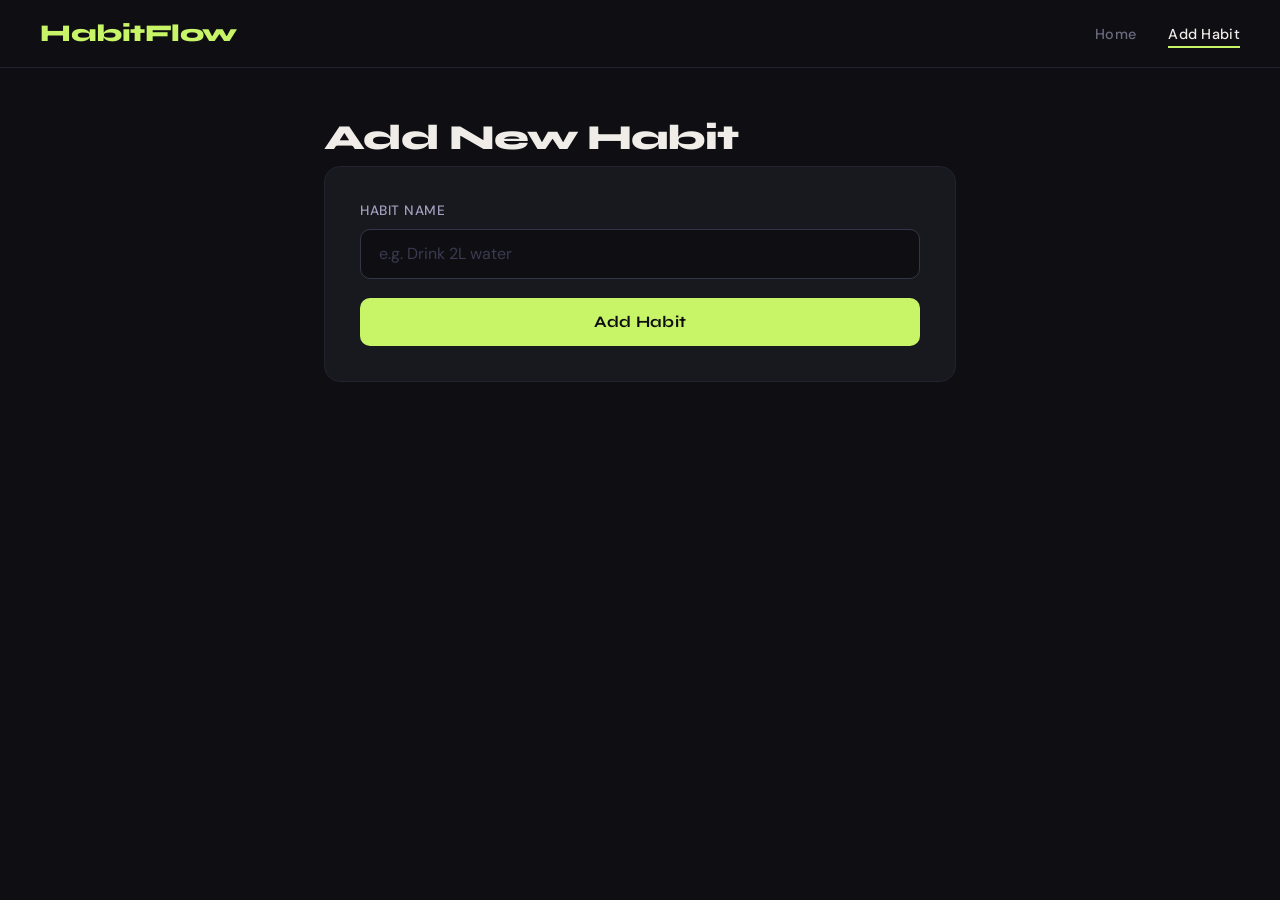
==== add-habit.html @ 30ca2310 "updating frontend" ====
<!DOCTYPE html>
<html lang="en">

<head>
    <meta charset="UTF-8">
    <title>HabitFlow — Add Habit</title>
    <link rel="icon"
        href="data:image/svg+xml,<svg xmlns='http://www.w3.org/2000/svg'><text y='32' font-size='32'>✅</text></svg>">
    <link rel="preconnect" href="https://fonts.googleapis.com">
    <link href="https://fonts.googleapis.com/css2?family=Syne:wght@700;800&family=DM+Sans:wght@400;500&display=swap"
        rel="stylesheet">
    <link rel="stylesheet" href="style.css">
</head>

<body>

    <nav class="navbar">
        <span class="logo">HabitFlow</span>
        <ul>
            <li><a href="index.html">Home</a></li>
            <li><a href="add-habit.html" class="active">Add Habit</a></li>
        </ul>
    </nav>

    <main>
        <h1>Add New Habit</h1>

        <div id="add-form">
            <label>Habit Name</label>
            <input type="text" id="habit-name" placeholder="e.g. Drink 2L water">
            <p id="error-msg" class="error hidden"></p>
            <button id="add-btn" onclick="addHabit()">Add Habit</button>
            <p id="success-msg" class="success hidden">
                Habit added! <a href="index.html">View all →</a>
            </p>
        </div>
    </main>

    <script src="add-habit.js"></script>
</body>

</html>
---- style.css ----
@import url('https://fonts.googleapis.com/css2?family=Syne:wght@400;600;700;800&family=DM+Sans:wght@300;400;500&display=swap');

* {
  box-sizing: border-box;
  margin: 0;
  padding: 0;
}

body {
  font-family: 'DM Sans', sans-serif;
  background: #0f0f13;
  color: #f0ede8;
  min-height: 100vh;
}

/* ---- NAVBAR ---- */
.navbar {
  display: flex;
  justify-content: space-between;
  align-items: center;
  padding: 1.2rem 2.5rem;
  background: #0f0f13;
  border-bottom: 1px solid #222230;
  position: sticky;
  top: 0;
  z-index: 100;
}

.logo {
  font-family: 'Syne', sans-serif;
  font-size: 1.5rem;
  font-weight: 800;
  color: #c8f567;
  letter-spacing: -0.5px;
}

.navbar ul {
  list-style: none;
  display: flex;
}

.navbar ul li {
  margin-left: 2rem;
}

.navbar a {
  color: #6b6b80;
  text-decoration: none;
  font-size: 0.9rem;
  font-weight: 500;
  letter-spacing: 0.3px;
  padding-bottom: 3px;
  border-bottom: 2px solid transparent;
}

.navbar a.active {
  color: #f0ede8;
  border-bottom: 2px solid #c8f567;
}

.navbar a:hover {
  color: #f0ede8;
}

/* ---- MAIN AREA ---- */
main {
  max-width: 680px;
  margin: 3rem auto;
  padding: 0 1.5rem;
}

h1 {
  font-family: 'Syne', sans-serif;
  font-size: 2.2rem;
  font-weight: 800;
  margin-bottom: 0.4rem;
  letter-spacing: -1px;
  color: #f0ede8;
}

/* ---- HABIT CARD ---- */
.habit-card {
  background: #18181f;
  border-radius: 16px;
  padding: 1.4rem 1.6rem;
  margin-bottom: 1rem;
  border: 1px solid #222230;
  transition: border-color 0.2s, transform 0.15s;
}

.habit-card:hover {
  border-color: #35354a;
  transform: translateY(-1px);
}

.habit-info h3 {
  font-family: 'Syne', sans-serif;
  font-size: 1.05rem;
  font-weight: 700;
  margin-bottom: 0.4rem;
  color: #f0ede8;
}

.streak {
  font-size: 0.8rem;
  color: #c8f567;
  font-weight: 500;
  background: rgba(200, 245, 103, 0.1);
  display: inline-block;
  padding: 2px 10px;
  border-radius: 20px;
}

/* ---- BUTTON GROUP ---- */
.btn-group {
  margin-top: 1rem;
}

.btn-group button {
  margin-right: 8px;
  margin-top: 6px;
  font-family: 'DM Sans', sans-serif;
  font-size: 0.82rem;
  font-weight: 500;
  cursor: pointer;
  border: none;
  border-radius: 8px;
  padding: 0.45rem 1rem;
  transition: opacity 0.15s, transform 0.1s;
}

.btn-group button:hover {
  opacity: 0.85;
  transform: translateY(-1px);
}

/* ---- INDIVIDUAL BUTTONS ---- */
.done-btn {
  background: #c8f567;
  color: #0f0f13;
}

.done-btn.done,
.done-btn:disabled {
  background: #222230;
  color: #6b6b80;
  cursor: default;
  transform: none;
  opacity: 1;
}

.edit-btn {
  background: #2a2a3a;
  color: #a0a0be;
  border: 1px solid #35354a !important;
}

.delete-btn {
  background: rgba(239, 68, 68, 0.12);
  color: #f87171;
  border: 1px solid rgba(239, 68, 68, 0.2) !important;
}

.suggest-btn {
  background: rgba(167, 139, 250, 0.12);
  color: #a78bfa;
  border: 1px solid rgba(167, 139, 250, 0.2) !important;
}

/* ---- EDIT BOX ---- */
.edit-box {
  margin-top: 1rem;
  padding-top: 1rem;
  border-top: 1px solid #222230;
}

.edit-box input {
  padding: 0.5rem 0.9rem;
  border: 1px solid #35354a;
  border-radius: 8px;
  font-size: 0.9rem;
  width: 58%;
  margin-right: 8px;
  background: #0f0f13;
  color: #f0ede8;
  font-family: 'DM Sans', sans-serif;
}

.edit-box input:focus {
  outline: none;
  border-color: #c8f567;
}

.edit-box button {
  padding: 0.5rem 1rem;
  border: none;
  border-radius: 8px;
  cursor: pointer;
  font-family: 'DM Sans', sans-serif;
  font-size: 0.85rem;
  font-weight: 500;
  background: #c8f567;
  color: #0f0f13;
  margin-right: 6px;
  transition: opacity 0.15s;
}

.edit-box button:hover {
  opacity: 0.85;
}

.edit-box button:last-child {
  background: #2a2a3a;
  color: #6b6b80;
  border: 1px solid #35354a;
}

/* ---- TIPS BOX ---- */
.tips-box {
  margin-top: 1rem;
  background: rgba(167, 139, 250, 0.07);
  border: 1px solid rgba(167, 139, 250, 0.15);
  border-radius: 10px;
  padding: 0.9rem 1.1rem;
  font-size: 0.88rem;
  color: #c4b5fd;
}

.tips-box strong {
  display: block;
  margin-bottom: 0.5rem;
  color: #a78bfa;
  font-size: 0.85rem;
}

.tips-box ul {
  padding-left: 1.1rem;
}

.tips-box li {
  margin-bottom: 0.35rem;
  color: #b8b0d8;
}

/* ---- ADD HABIT FORM ---- */
#add-form {
  background: #18181f;
  padding: 2.2rem;
  border-radius: 16px;
  border: 1px solid #222230;
}

#add-form label {
  display: block;
  font-weight: 500;
  margin-bottom: 0.6rem;
  font-size: 0.85rem;
  color: #a0a0be;
  text-transform: uppercase;
  letter-spacing: 0.5px;
}

#add-form input {
  width: 100%;
  padding: 0.85rem 1.1rem;
  border: 1px solid #35354a;
  border-radius: 10px;
  font-size: 1rem;
  margin-bottom: 1.2rem;
  background: #0f0f13;
  color: #f0ede8;
  font-family: 'DM Sans', sans-serif;
  transition: border-color 0.2s;
}

#add-form input::placeholder {
  color: #3a3a50;
}

#add-form input:focus {
  outline: none;
  border-color: #c8f567;
}

#add-form button {
  width: 100%;
  padding: 0.9rem;
  background: #c8f567;
  color: #0f0f13;
  border: none;
  border-radius: 10px;
  font-size: 1rem;
  font-weight: 700;
  cursor: pointer;
  font-family: 'Syne', sans-serif;
  letter-spacing: 0.3px;
  transition: opacity 0.2s, transform 0.1s;
}

#add-form button:hover {
  opacity: 0.88;
  transform: translateY(-1px);
}

/* ---- SUMMARY BAR ---- */
.summary-bar {
  display: flex;
  margin-bottom: 1.5rem;
}

.summary-bar span {
  font-size: 0.8rem;
  font-weight: 500;
  color: #6b6b80;
  background: #18181f;
  border: 1px solid #222230;
  border-radius: 20px;
  padding: 4px 14px;
  margin-right: 8px;
}

/* ---- LAST DONE TEXT ---- */
.last-done {
  display: block;
  font-size: 0.75rem;
  color: #6b6b80;
  margin-top: 4px;
}

/* ---- EMPTY STATE ---- */
.empty-state {
  text-align: center;
  padding: 4rem 1rem;
}

.empty-icon {
  font-size: 2.5rem;
  margin-bottom: 0.8rem;
}

.empty-title {
  font-family: 'Syne', sans-serif;
  font-size: 1.2rem;
  font-weight: 700;
  color: #f0ede8;
  margin-bottom: 0.4rem;
}

.empty-sub {
  font-size: 0.9rem;
  color: #6b6b80;
  margin-bottom: 1.5rem;
}

.empty-btn {
  display: inline-block;
  padding: 0.6rem 1.4rem;
  background: #c8f567;
  color: #0f0f13;
  border-radius: 8px;
  text-decoration: none;
  font-weight: 600;
  font-size: 0.9rem;
}

.empty-btn:hover {
  opacity: 0.85;
}


.error {
  color: #f87171;
  margin-bottom: 0.8rem;
  font-size: 0.88rem;
  background: rgba(239, 68, 68, 0.08);
  padding: 0.5rem 0.9rem;
  border-radius: 8px;
  border: 1px solid rgba(239, 68, 68, 0.15);
}

.success {
  color: #c8f567;
  margin-top: 1rem;
  font-size: 0.9rem;
}

.success a {
  color: #c8f567;
}

.hidden {
  display: none;
}

/* ---- EMPTY STATE ---- */
#habits-container p {
  color: #6b6b80;
  font-size: 0.95rem;
  text-align: center;
  padding: 3rem 0;
}

#habits-container a {
  color: #c8f567;
  text-decoration: none;
}
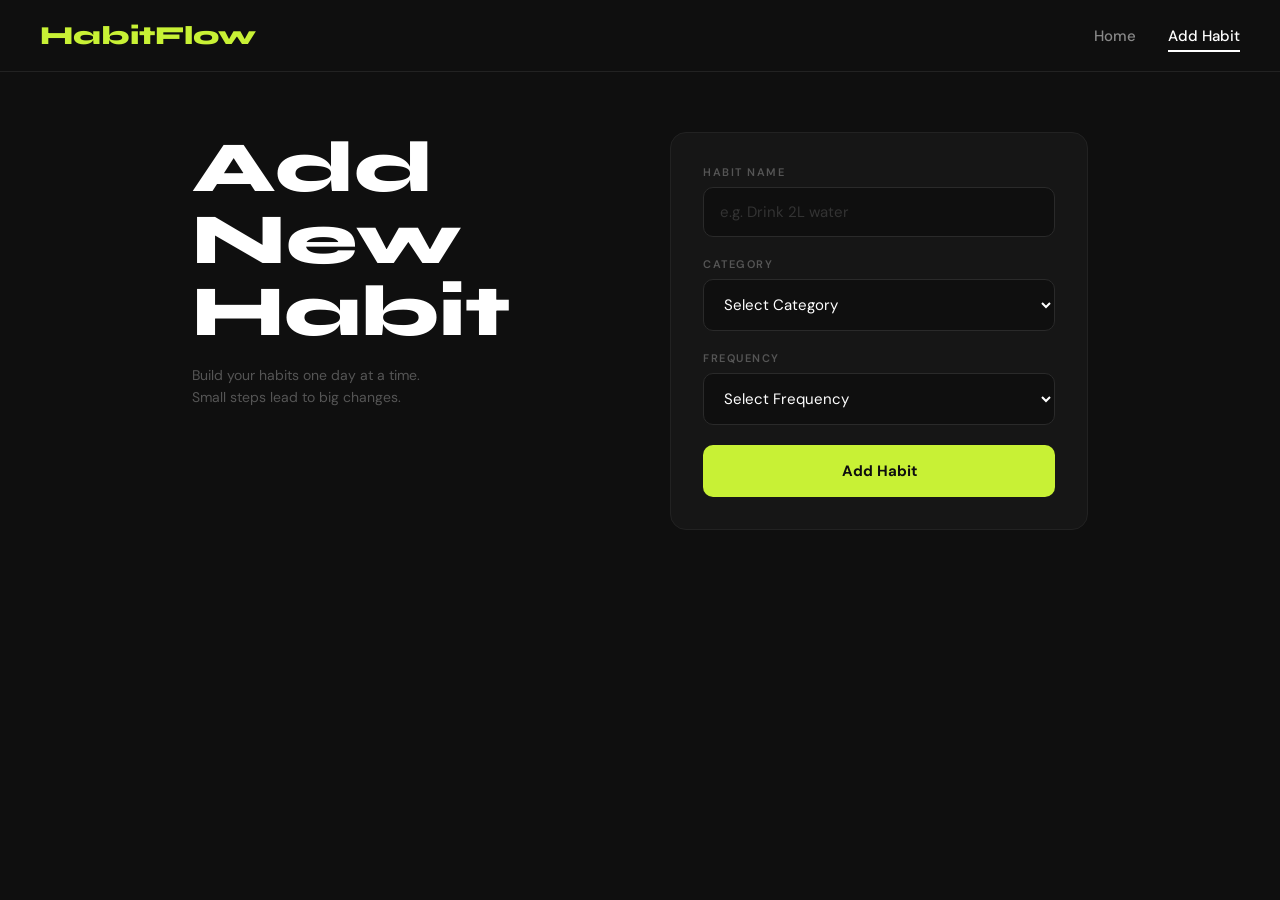
==== commit 424252c5: "frontend connected to backend, habits loading correctly" ====
--- a/add-habit.html
+++ b/add-habit.html
@@ -1,42 +1,69 @@
 <!DOCTYPE html>
 <html lang="en">
-
 <head>
     <meta charset="UTF-8">
     <title>HabitFlow — Add Habit</title>
-    <link rel="icon"
-        href="data:image/svg+xml,<svg xmlns='http://www.w3.org/2000/svg'><text y='32' font-size='32'>✅</text></svg>">
+    <link rel="icon" href="data:image/svg+xml,<svg xmlns='http://www.w3.org/2000/svg'><text y='32' font-size='32'>✅</text></svg>">
     <link rel="preconnect" href="https://fonts.googleapis.com">
-    <link href="https://fonts.googleapis.com/css2?family=Syne:wght@700;800&family=DM+Sans:wght@400;500&display=swap"
-        rel="stylesheet">
+    <link href="https://fonts.googleapis.com/css2?family=Syne:wght@700;800&family=DM+Sans:wght@400;500&display=swap" rel="stylesheet">
     <link rel="stylesheet" href="style.css">
 </head>
-
 <body>
 
-    <nav class="navbar">
-        <span class="logo">HabitFlow</span>
-        <ul>
-            <li><a href="index.html">Home</a></li>
-            <li><a href="add-habit.html" class="active">Add Habit</a></li>
-        </ul>
-    </nav>
+<nav class="navbar">
+    <span class="logo">HabitFlow</span>
+    <ul>
+        <li><a href="index.html">Home</a></li>
+        <li><a href="add-habit.html" class="active">Add Habit</a></li>
+    </ul>
+</nav>
 
-    <main>
+<div class="page">
+
+    <!-- left big title -->
+    <div class="left">
         <h1>Add New Habit</h1>
+        <p>Build your habits one day at a time.<br>Small steps lead to big changes.</p>
+    </div>
 
-        <div id="add-form">
-            <label>Habit Name</label>
+    <!-- right form card -->
+    <div id="add-form">
+
+        <div class="field">
+            <label>HABIT NAME</label>
             <input type="text" id="habit-name" placeholder="e.g. Drink 2L water">
-            <p id="error-msg" class="error hidden"></p>
-            <button id="add-btn" onclick="addHabit()">Add Habit</button>
-            <p id="success-msg" class="success hidden">
-                Habit added! <a href="index.html">View all →</a>
-            </p>
         </div>
-    </main>
 
-    <script src="add-habit.js"></script>
+        <div class="field">
+            <label>CATEGORY</label>
+            <select id="habit-category">
+                <option value="">Select Category</option>
+                <option value="Health">Health</option>
+                <option value="Fitness">Fitness</option>
+                <option value="Study">Study</option>
+                <option value="Other">Other</option>
+            </select>
+        </div>
+
+        <div class="field">
+            <label>FREQUENCY</label>
+            <select id="habit-frequency">
+                <option value="">Select Frequency</option>
+                <option value="Daily">Daily</option>
+                <option value="Weekly">Weekly</option>
+            </select>
+        </div>
+
+        <p id="error-msg" class="error hidden"></p>
+        <p id="success-msg" class="success hidden">
+            Habit added! <a href="index.html">View all →</a>
+        </p>
+
+        <button id="add-btn" onclick="addHabit()">Add Habit</button>
+
+    </div>
+</div>
+
+<script src="add-habit.js"></script>
 </body>
-
 </html>
--- a/style.css
+++ b/style.css
@@ -1,406 +1,369 @@
-@import url('https://fonts.googleapis.com/css2?family=Syne:wght@400;600;700;800&family=DM+Sans:wght@300;400;500&display=swap');
-
+/* reset */
 * {
-  box-sizing: border-box;
-  margin: 0;
-  padding: 0;
+    margin: 0;
+    padding: 0;
+    box-sizing: border-box;
 }
 
 body {
-  font-family: 'DM Sans', sans-serif;
-  background: #0f0f13;
-  color: #f0ede8;
-  min-height: 100vh;
-}
-
-/* ---- NAVBAR ---- */
+    background-color: #0f0f0f;
+    color: #ffffff;
+    font-family: 'DM Sans', Arial, sans-serif;
+    min-height: 100vh;
+}
+
+/* =====================
+   NAVBAR
+===================== */
 .navbar {
-  display: flex;
-  justify-content: space-between;
-  align-items: center;
-  padding: 1.2rem 2.5rem;
-  background: #0f0f13;
-  border-bottom: 1px solid #222230;
-  position: sticky;
-  top: 0;
-  z-index: 100;
+    display: flex;
+    align-items: center;
+    justify-content: space-between;
+    padding: 20px 40px;
+    border-bottom: 1px solid #222222;
+    background-color: #0f0f0f;
+    position: sticky;
+    top: 0;
+    z-index: 100;
 }
 
 .logo {
-  font-family: 'Syne', sans-serif;
-  font-size: 1.5rem;
-  font-weight: 800;
-  color: #c8f567;
-  letter-spacing: -0.5px;
-}
-
+    font-family: 'Syne', Arial, sans-serif;
+    font-size: 26px;
+    font-weight: 800;
+    color: #c8f135;
+}
+
+/* removes the bullet points from nav list */
 .navbar ul {
-  list-style: none;
-  display: flex;
-}
-
-.navbar ul li {
-  margin-left: 2rem;
-}
-
-.navbar a {
-  color: #6b6b80;
-  text-decoration: none;
-  font-size: 0.9rem;
-  font-weight: 500;
-  letter-spacing: 0.3px;
-  padding-bottom: 3px;
-  border-bottom: 2px solid transparent;
-}
-
-.navbar a.active {
-  color: #f0ede8;
-  border-bottom: 2px solid #c8f567;
-}
-
-.navbar a:hover {
-  color: #f0ede8;
-}
-
-/* ---- MAIN AREA ---- */
-main {
-  max-width: 680px;
-  margin: 3rem auto;
-  padding: 0 1.5rem;
-}
-
-h1 {
-  font-family: 'Syne', sans-serif;
-  font-size: 2.2rem;
-  font-weight: 800;
-  margin-bottom: 0.4rem;
-  letter-spacing: -1px;
-  color: #f0ede8;
-}
-
-/* ---- HABIT CARD ---- */
+    list-style: none;
+    display: flex;
+    gap: 32px;
+}
+
+.navbar ul li a {
+    text-decoration: none;
+    color: #888888;
+    font-size: 15px;
+    font-weight: 500;
+    padding-bottom: 4px;
+}
+
+.navbar ul li a.active {
+    color: #ffffff;
+    border-bottom: 2px solid #ffffff;
+}
+
+.navbar ul li a:hover {
+    color: #ffffff;
+}
+
+/* =====================
+   TWO COLUMN LAYOUT
+===================== */
+.page {
+    display: grid;
+    grid-template-columns: 1fr 1fr;
+    gap: 60px;
+    max-width: 960px;
+    margin: 60px auto;
+    padding: 0 32px;
+    align-items: start;
+}
+
+/* left big title */
+.left h1 {
+    font-family: 'Syne', Arial, sans-serif;
+    font-size: 72px;
+    font-weight: 800;
+    line-height: 1;
+    color: #ffffff;
+    margin-bottom: 16px;
+}
+
+.left p {
+    color: #555555;
+    font-size: 14px;
+    line-height: 1.6;
+}
+
+/* =====================
+   FORM CARD
+===================== */
+#add-form {
+    background-color: #161616;
+    border: 1px solid #222222;
+    border-radius: 16px;
+    padding: 32px;
+    display: flex;
+    flex-direction: column;
+    gap: 20px;
+}
+
+/* each field group */
+.field {
+    display: flex;
+    flex-direction: column;
+    gap: 8px;
+}
+
+.field label {
+    font-size: 11px;
+    font-weight: 600;
+    color: #555555;
+    letter-spacing: 1.5px;
+    text-transform: uppercase;
+}
+
+.field input,
+.field select {
+    width: 100%;
+    padding: 14px 16px;
+    background-color: #0f0f0f;
+    border: 1px solid #2a2a2a;
+    border-radius: 10px;
+    color: #ffffff;
+    font-size: 15px;
+    outline: none;
+    font-family: 'DM Sans', Arial, sans-serif;
+}
+
+.field input:focus,
+.field select:focus {
+    border-color: #c8f135;
+}
+
+.field input::placeholder {
+    color: #333333;
+}
+
+.field select option {
+    background-color: #161616;
+    color: #ffffff;
+}
+
+/* add button */
+#add-btn {
+    width: 100%;
+    padding: 16px;
+    background-color: #c8f135;
+    color: #0f0f0f;
+    border: none;
+    border-radius: 10px;
+    font-size: 15px;
+    font-weight: 700;
+    cursor: pointer;
+    font-family: 'DM Sans', Arial, sans-serif;
+}
+
+#add-btn:hover { background-color: #b8e020; }
+#add-btn:disabled { background-color: #5a6e15; cursor: not-allowed; }
+
+/* messages */
+.error { color: #cf4f4f; font-size: 13px; }
+.success { color: #c8f135; font-size: 13px; }
+.success a { color: #c8f135; font-weight: 600; text-decoration: none; }
+.hidden { display: none; }
+
+/* =====================
+   INDEX PAGE STATS
+===================== */
+.stats-row {
+    display: flex;
+    gap: 16px;
+    margin-bottom: 28px;
+}
+
+.stat-box {
+    flex: 1;
+    background-color: #1a1a1a;
+    border-radius: 12px;
+    padding: 20px;
+    text-align: center;
+    border: 1px solid #2a2a2a;
+}
+
+.stat-number {
+    font-family: 'DM Sans', Arial, sans-serif;
+    font-size: 36px;
+    font-weight: 800;
+    color: #c8f135;
+}
+
+.stat-label {
+    font-size: 12px;
+    color: #666666;
+    margin-top: 4px;
+    text-transform: uppercase;
+    letter-spacing: 0.5px;
+}
+
+/* =====================
+   INDEX PAGE SEARCH
+===================== */
+.search-bar {
+    width: 100%;
+    padding: 14px 18px;
+    background-color: #1a1a1a;
+    border: 1px solid #2a2a2a;
+    border-radius: 10px;
+    color: #ffffff;
+    font-size: 14px;
+    outline: none;
+    margin-bottom: 24px;
+    font-family: 'DM Sans', Arial, sans-serif;
+}
+
+.search-bar:focus { border-color: #c8f135; }
+.search-bar::placeholder { color: #555555; }
+
+/* =====================
+   HABIT CARDS
+===================== */
 .habit-card {
-  background: #18181f;
-  border-radius: 16px;
-  padding: 1.4rem 1.6rem;
-  margin-bottom: 1rem;
-  border: 1px solid #222230;
-  transition: border-color 0.2s, transform 0.15s;
-}
-
-.habit-card:hover {
-  border-color: #35354a;
-  transform: translateY(-1px);
-}
-
-.habit-info h3 {
-  font-family: 'Syne', sans-serif;
-  font-size: 1.05rem;
-  font-weight: 700;
-  margin-bottom: 0.4rem;
-  color: #f0ede8;
-}
-
-.streak {
-  font-size: 0.8rem;
-  color: #c8f567;
-  font-weight: 500;
-  background: rgba(200, 245, 103, 0.1);
-  display: inline-block;
-  padding: 2px 10px;
-  border-radius: 20px;
-}
-
-/* ---- BUTTON GROUP ---- */
-.btn-group {
-  margin-top: 1rem;
-}
-
-.btn-group button {
-  margin-right: 8px;
-  margin-top: 6px;
-  font-family: 'DM Sans', sans-serif;
-  font-size: 0.82rem;
-  font-weight: 500;
-  cursor: pointer;
-  border: none;
-  border-radius: 8px;
-  padding: 0.45rem 1rem;
-  transition: opacity 0.15s, transform 0.1s;
-}
-
-.btn-group button:hover {
-  opacity: 0.85;
-  transform: translateY(-1px);
-}
-
-/* ---- INDIVIDUAL BUTTONS ---- */
-.done-btn {
-  background: #c8f567;
-  color: #0f0f13;
-}
-
-.done-btn.done,
-.done-btn:disabled {
-  background: #222230;
-  color: #6b6b80;
-  cursor: default;
-  transform: none;
-  opacity: 1;
-}
-
-.edit-btn {
-  background: #2a2a3a;
-  color: #a0a0be;
-  border: 1px solid #35354a !important;
-}
-
-.delete-btn {
-  background: rgba(239, 68, 68, 0.12);
-  color: #f87171;
-  border: 1px solid rgba(239, 68, 68, 0.2) !important;
-}
-
-.suggest-btn {
-  background: rgba(167, 139, 250, 0.12);
-  color: #a78bfa;
-  border: 1px solid rgba(167, 139, 250, 0.2) !important;
-}
-
-/* ---- EDIT BOX ---- */
-.edit-box {
-  margin-top: 1rem;
-  padding-top: 1rem;
-  border-top: 1px solid #222230;
-}
-
-.edit-box input {
-  padding: 0.5rem 0.9rem;
-  border: 1px solid #35354a;
-  border-radius: 8px;
-  font-size: 0.9rem;
-  width: 58%;
-  margin-right: 8px;
-  background: #0f0f13;
-  color: #f0ede8;
-  font-family: 'DM Sans', sans-serif;
-}
-
-.edit-box input:focus {
-  outline: none;
-  border-color: #c8f567;
-}
-
-.edit-box button {
-  padding: 0.5rem 1rem;
-  border: none;
-  border-radius: 8px;
-  cursor: pointer;
-  font-family: 'DM Sans', sans-serif;
-  font-size: 0.85rem;
-  font-weight: 500;
-  background: #c8f567;
-  color: #0f0f13;
-  margin-right: 6px;
-  transition: opacity 0.15s;
-}
-
-.edit-box button:hover {
-  opacity: 0.85;
-}
-
-.edit-box button:last-child {
-  background: #2a2a3a;
-  color: #6b6b80;
-  border: 1px solid #35354a;
-}
-
-/* ---- TIPS BOX ---- */
-.tips-box {
-  margin-top: 1rem;
-  background: rgba(167, 139, 250, 0.07);
-  border: 1px solid rgba(167, 139, 250, 0.15);
-  border-radius: 10px;
-  padding: 0.9rem 1.1rem;
-  font-size: 0.88rem;
-  color: #c4b5fd;
-}
-
-.tips-box strong {
-  display: block;
-  margin-bottom: 0.5rem;
-  color: #a78bfa;
-  font-size: 0.85rem;
-}
-
-.tips-box ul {
-  padding-left: 1.1rem;
-}
-
-.tips-box li {
-  margin-bottom: 0.35rem;
-  color: #b8b0d8;
-}
-
-/* ---- ADD HABIT FORM ---- */
-#add-form {
-  background: #18181f;
-  padding: 2.2rem;
-  border-radius: 16px;
-  border: 1px solid #222230;
-}
-
-#add-form label {
-  display: block;
-  font-weight: 500;
-  margin-bottom: 0.6rem;
-  font-size: 0.85rem;
-  color: #a0a0be;
-  text-transform: uppercase;
-  letter-spacing: 0.5px;
-}
-
-#add-form input {
-  width: 100%;
-  padding: 0.85rem 1.1rem;
-  border: 1px solid #35354a;
-  border-radius: 10px;
-  font-size: 1rem;
-  margin-bottom: 1.2rem;
-  background: #0f0f13;
-  color: #f0ede8;
-  font-family: 'DM Sans', sans-serif;
-  transition: border-color 0.2s;
-}
-
-#add-form input::placeholder {
-  color: #3a3a50;
-}
-
-#add-form input:focus {
-  outline: none;
-  border-color: #c8f567;
-}
-
-#add-form button {
-  width: 100%;
-  padding: 0.9rem;
-  background: #c8f567;
-  color: #0f0f13;
-  border: none;
-  border-radius: 10px;
-  font-size: 1rem;
-  font-weight: 700;
-  cursor: pointer;
-  font-family: 'Syne', sans-serif;
-  letter-spacing: 0.3px;
-  transition: opacity 0.2s, transform 0.1s;
-}
-
-#add-form button:hover {
-  opacity: 0.88;
-  transform: translateY(-1px);
-}
-
-/* ---- SUMMARY BAR ---- */
-.summary-bar {
-  display: flex;
-  margin-bottom: 1.5rem;
-}
-
-.summary-bar span {
-  font-size: 0.8rem;
-  font-weight: 500;
-  color: #6b6b80;
-  background: #18181f;
-  border: 1px solid #222230;
-  border-radius: 20px;
-  padding: 4px 14px;
-  margin-right: 8px;
-}
-
-/* ---- LAST DONE TEXT ---- */
-.last-done {
-  display: block;
-  font-size: 0.75rem;
-  color: #6b6b80;
-  margin-top: 4px;
-}
-
-/* ---- EMPTY STATE ---- */
-.empty-state {
-  text-align: center;
-  padding: 4rem 1rem;
-}
-
-.empty-icon {
-  font-size: 2.5rem;
-  margin-bottom: 0.8rem;
-}
-
-.empty-title {
-  font-family: 'Syne', sans-serif;
-  font-size: 1.2rem;
-  font-weight: 700;
-  color: #f0ede8;
-  margin-bottom: 0.4rem;
-}
-
-.empty-sub {
-  font-size: 0.9rem;
-  color: #6b6b80;
-  margin-bottom: 1.5rem;
-}
-
-.empty-btn {
-  display: inline-block;
-  padding: 0.6rem 1.4rem;
-  background: #c8f567;
-  color: #0f0f13;
-  border-radius: 8px;
-  text-decoration: none;
-  font-weight: 600;
-  font-size: 0.9rem;
-}
-
-.empty-btn:hover {
-  opacity: 0.85;
-}
-
-
-.error {
-  color: #f87171;
-  margin-bottom: 0.8rem;
-  font-size: 0.88rem;
-  background: rgba(239, 68, 68, 0.08);
-  padding: 0.5rem 0.9rem;
-  border-radius: 8px;
-  border: 1px solid rgba(239, 68, 68, 0.15);
-}
-
-.success {
-  color: #c8f567;
-  margin-top: 1rem;
-  font-size: 0.9rem;
-}
-
-.success a {
-  color: #c8f567;
-}
-
-.hidden {
-  display: none;
-}
-
-/* ---- EMPTY STATE ---- */
-#habits-container p {
-  color: #6b6b80;
-  font-size: 0.95rem;
-  text-align: center;
-  padding: 3rem 0;
-}
-
-#habits-container a {
-  color: #c8f567;
-  text-decoration: none;
+    background-color: #1a1a1a;
+    border: 1px solid #2a2a2a;
+    border-radius: 14px;
+    padding: 20px;
+    margin-bottom: 14px;
+}
+
+.card-top {
+    display: flex;
+    align-items: center;
+    gap: 10px;
+    margin-bottom: 8px;
+}
+
+.habit-name {
+    font-size: 16px;
+    font-weight: 600;
+    flex: 1;
+    color: #ffffff;
+}
+
+.badge {
+    font-size: 11px;
+    padding: 3px 10px;
+    border-radius: 20px;
+    font-weight: 500;
+}
+
+.badge-Health  { background: #1a3a1a; color: #6fcf6f; }
+.badge-Fitness { background: #1a2a3a; color: #6fafcf; }
+.badge-Study   { background: #2a1a3a; color: #af8fe0; }
+.badge-Other   { background: #2a2a1a; color: #c8f135; }
+
+.card-meta {
+    font-size: 12px;
+    color: #666666;
+    margin-bottom: 14px;
+}
+
+.streak-badge {
+    background: #2a1f0a;
+    color: #c8a435;
+    padding: 2px 8px;
+    border-radius: 20px;
+    margin-left: 8px;
+    font-size: 11px;
+}
+
+.card-actions {
+    display: flex;
+    gap: 8px;
+    flex-wrap: wrap;
+}
+
+.btn-done {
+    padding: 7px 16px;
+    background: #1a2a1a;
+    color: #6fcf6f;
+    border: 1px solid #2a3a2a;
+    border-radius: 8px;
+    font-size: 12px;
+    cursor: pointer;
+    font-weight: 500;
+    font-family: 'DM Sans', Arial, sans-serif;
+}
+
+.btn-done.active {
+    background: #c8f135;
+    color: #0f0f0f;
+    border-color: #c8f135;
+    font-weight: 700;
+}
+
+.btn-edit {
+    padding: 7px 16px;
+    background: #1a1a1a;
+    color: #888888;
+    border: 1px solid #2a2a2a;
+    border-radius: 8px;
+    font-size: 12px;
+    cursor: pointer;
+    font-family: 'DM Sans', Arial, sans-serif;
+}
+
+.btn-edit:hover { background: #222222; color: #ffffff; }
+
+.btn-delete {
+    padding: 7px 16px;
+    background: #1a1a1a;
+    color: #cf4f4f;
+    border: 1px solid #2a2a2a;
+    border-radius: 8px;
+    font-size: 12px;
+    cursor: pointer;
+    font-family: 'DM Sans', Arial, sans-serif;
+}
+
+.btn-delete:hover { border-color: #cf4f4f; }
+
+/* =====================
+   MOBILE
+===================== */
+@media (max-width: 700px) {
+    .navbar { padding: 16px 20px; }
+    .navbar ul { gap: 20px; }
+    .page {
+        grid-template-columns: 1fr;
+        gap: 32px;
+        margin: 32px auto;
+    }
+    .left h1 { font-size: 48px; }
+    .stats-row { flex-direction: column; }
+}
+@media (max-width: 700px) {
+    .page {
+        grid-template-columns: 1fr;
+        gap: 24px;
+        margin: 24px auto;
+        padding: 0 16px;
+    }
+
+    .left h1 {
+        font-size: 42px;
+    }
+
+    #add-form {
+        padding: 20px;
+        margin: 0;
+        width: 100%;
+    }
+}
+/* home page container */
+.container {
+    max-width: 780px;
+    margin: 48px auto;
+    padding: 0 24px;
+}
+
+/* home page big title */
+.page-title {
+    font-family: 'Syne', Arial, sans-serif;
+    font-size: 64px;
+    font-weight: 800;
+    color: #ffffff;
+    margin-bottom: 32px;
 }
